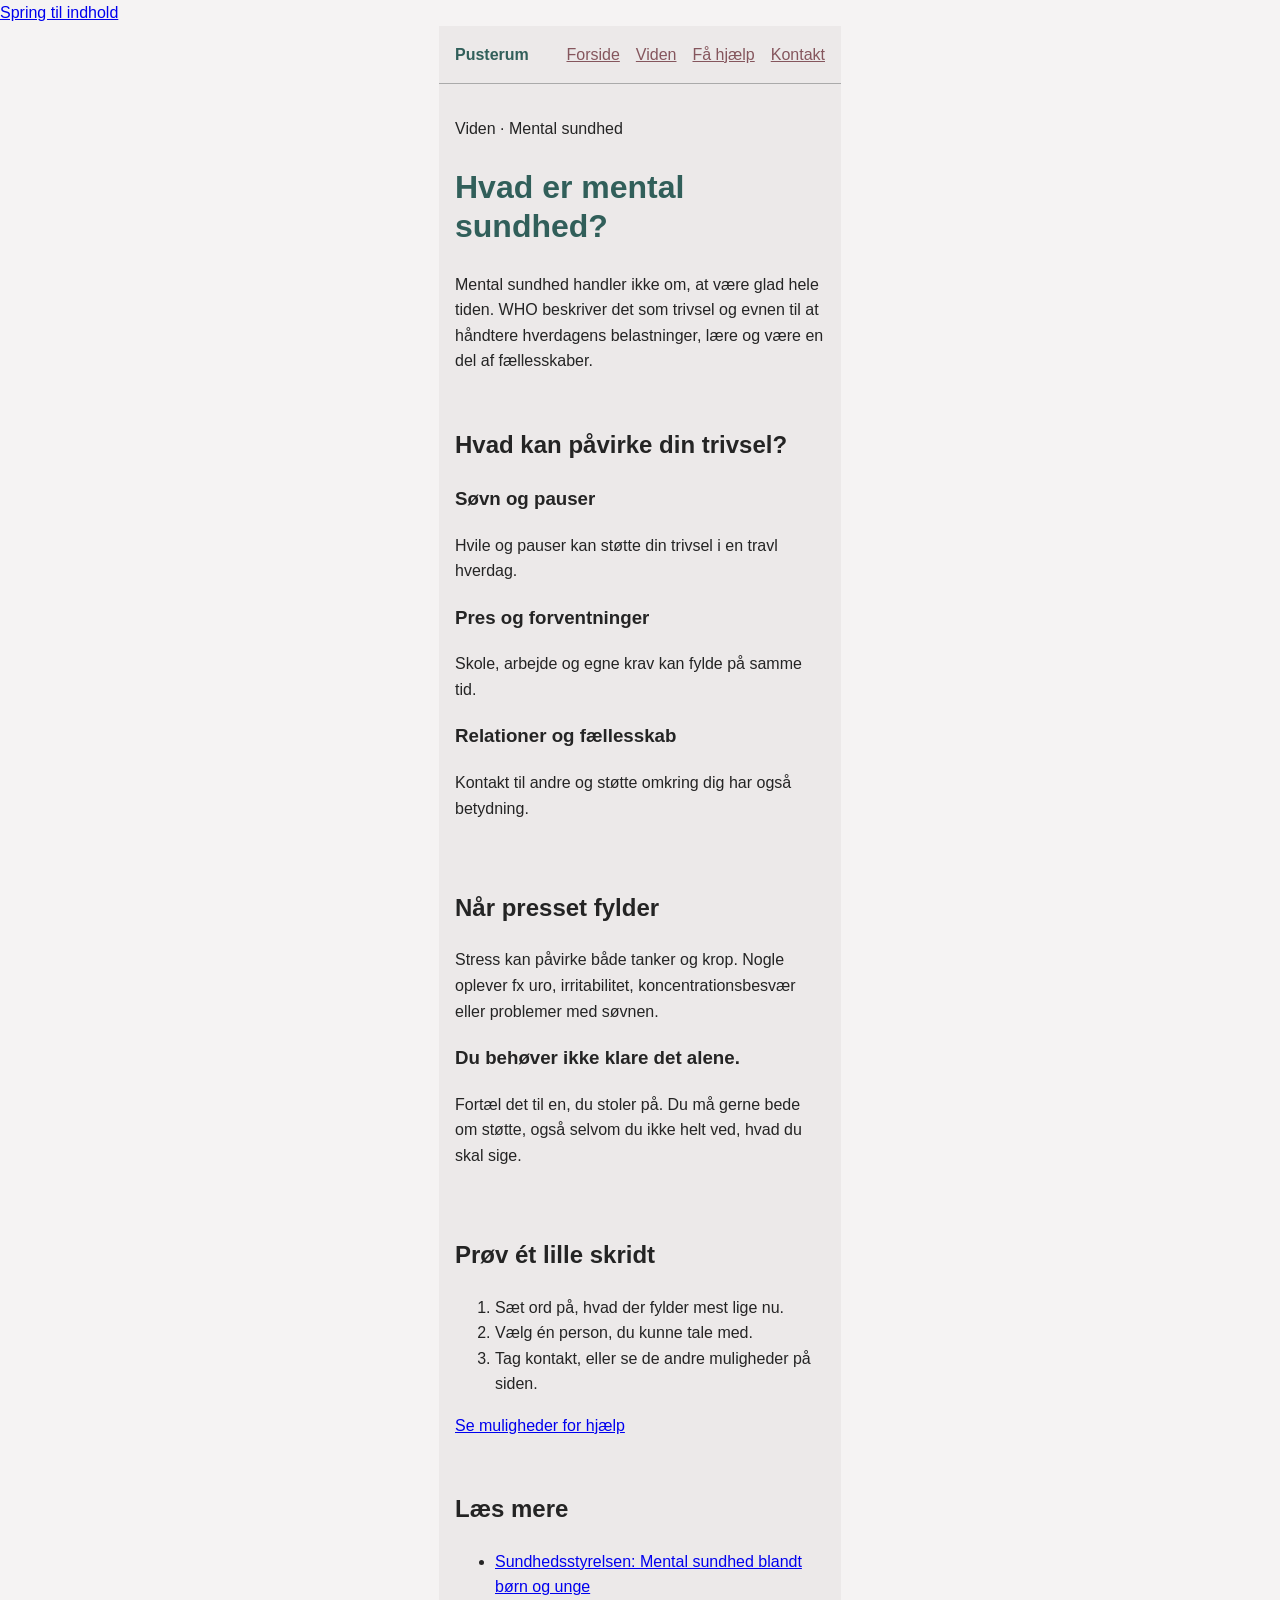
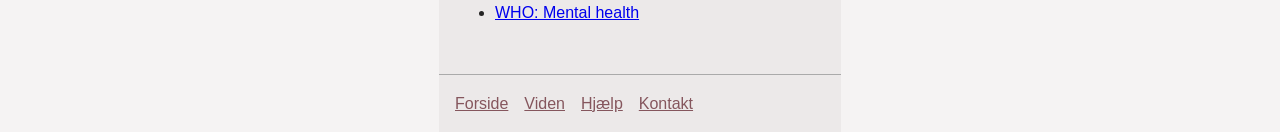
==== mental-sundhed.html @ 56effe31 "TilføjetTilføjet koder til opsætning" ====
<!DOCTYPE html>
<html lang="da">
<head>
  <meta charset="UTF-8">
  <meta name="viewport" content="width=device-width, initial-scale=1.0">
  <title>Mental sundhed | Pusterum</title>
  <link rel="stylesheet" href="css/style.css">
</head>

<body>
  <a href="#indhold">Spring til indhold</a>

  <header>
    <a href="index.html">Pusterum</a>

    <nav aria-label="Hovedmenu">
      <a href="index.html">Forside</a>
      <a href="mental-sundhed.html" aria-current="page">Viden</a>
      <a href="faa-hjaelp.html">Få hjælp</a>
      <a href="kontakt.html">Kontakt</a>
    </nav>
  </header>

  <main id="indhold">
    <p>Viden · Mental sundhed</p>

    <section>
      <h1>Hvad er mental sundhed?</h1>
      <p>
        Mental sundhed handler ikke om, at være glad hele tiden.
        WHO beskriver det som trivsel og evnen til at håndtere hverdagens
        belastninger, lære og være en del af fællesskaber.
      </p>
    </section>

    <section>
      <h2>Hvad kan påvirke din trivsel?</h2>

      <h3>Søvn og pauser</h3>
      <p>Hvile og pauser kan støtte din trivsel i en travl hverdag.</p>

      <h3>Pres og forventninger</h3>
      <p>Skole, arbejde og egne krav kan fylde på samme tid.</p>

      <h3>Relationer og fællesskab</h3>
      <p>Kontakt til andre og støtte omkring dig har også betydning.</p>
    </section>

    <section>
      <h2>Når presset fylder</h2>
      <p>
        Stress kan påvirke både tanker og krop. Nogle oplever fx uro,
        irritabilitet, koncentrationsbesvær eller problemer med søvnen.
      </p>

      <aside>
        <h3>Du behøver ikke klare det alene.</h3>
        <p>
          Fortæl det til en, du stoler på. Du må gerne bede om støtte,
          også selvom du ikke helt ved, hvad du skal sige.
        </p>
      </aside>
    </section>

    <section>
      <h2>Prøv ét lille skridt</h2>
      <ol>
        <li>Sæt ord på, hvad der fylder mest lige nu.</li>
        <li>Vælg én person, du kunne tale med.</li>
        <li>Tag kontakt, eller se de andre muligheder på siden.</li>
      </ol>

      <a href="faa-hjaelp.html">Se muligheder for hjælp</a>
    </section>

    <section>
      <h2>Læs mere</h2>
      <ul>
        <li>
          <a href="https://www.sst.dk/">
            Sundhedsstyrelsen: Mental sundhed blandt børn og unge
          </a>
        </li>
        <li>
          <a href="https://www.who.int/health-topics/mental-health">
            WHO: Mental health
          </a>
        </li>
      </ul>
    </section>
  </main>

  <footer>
    <nav aria-label="Bundmenu">
      <a href="index.html">Forside</a>
      <a href="mental-sundhed.html" aria-current="page">Viden</a>
      <a href="faa-hjaelp.html">Hjælp</a>
      <a href="kontakt.html">Kontakt</a>
    </nav>
  </footer>
</body>
</html>
---- css/style.css ----
body {
  font-family: Iosevka Charon;
  background-color: #f5f7f3;
  color: #263b39;
}

h1 {
  color: #315f5a;
}

:root {
  --baggrund: #f5f3f3;
  --flade: #ece9e9;
  --tekst: #242424;
  --dæmpet-tekst: #555;
  --teal: #315f5a;
  --rosa: #85565d;
}

* {
  box-sizing: border-box;
}

body {
  margin: 0;
  background: var(--baggrund);
  color: var(--tekst);
  font-family: Arial, sans-serif;
  line-height: 1.6;
}

header,
main,
footer {
  width: min(100%, 402px);
  margin: 0 auto;
  padding: 1rem;
  background: var(--flade);
}

header {
  display: flex;
  flex-wrap: wrap;
  justify-content: space-between;
  align-items: center;
  gap: 1rem;
  border-bottom: 1px solid #aaa;
}

header > a {
  color: var(--teal);
  font-weight: bold;
  text-decoration: none;
}

nav {
  display: flex;
  flex-wrap: wrap;
  gap: 1rem;
}

nav a,
footer a {
  color: var(--rosa);
}

main section:first-child {
  padding: 1.5rem 0;
}

h1 {
  font-size: 2rem;
  line-height: 1.2;
}

main section:first-child > a {
  display: inline-block;
  margin: 0.5rem 0.5rem 0.5rem 0;
  padding: 0.5rem 0.8rem;
}

main section:first-child > a:first-of-type {
  background: var(--tekst);
  color: white;
  text-decoration: none;
}

main section + section {
  padding: 1rem 0;
}

article {
  margin: 1.5rem 0;
}

footer {
  border-top: 1px solid #aaa;
}
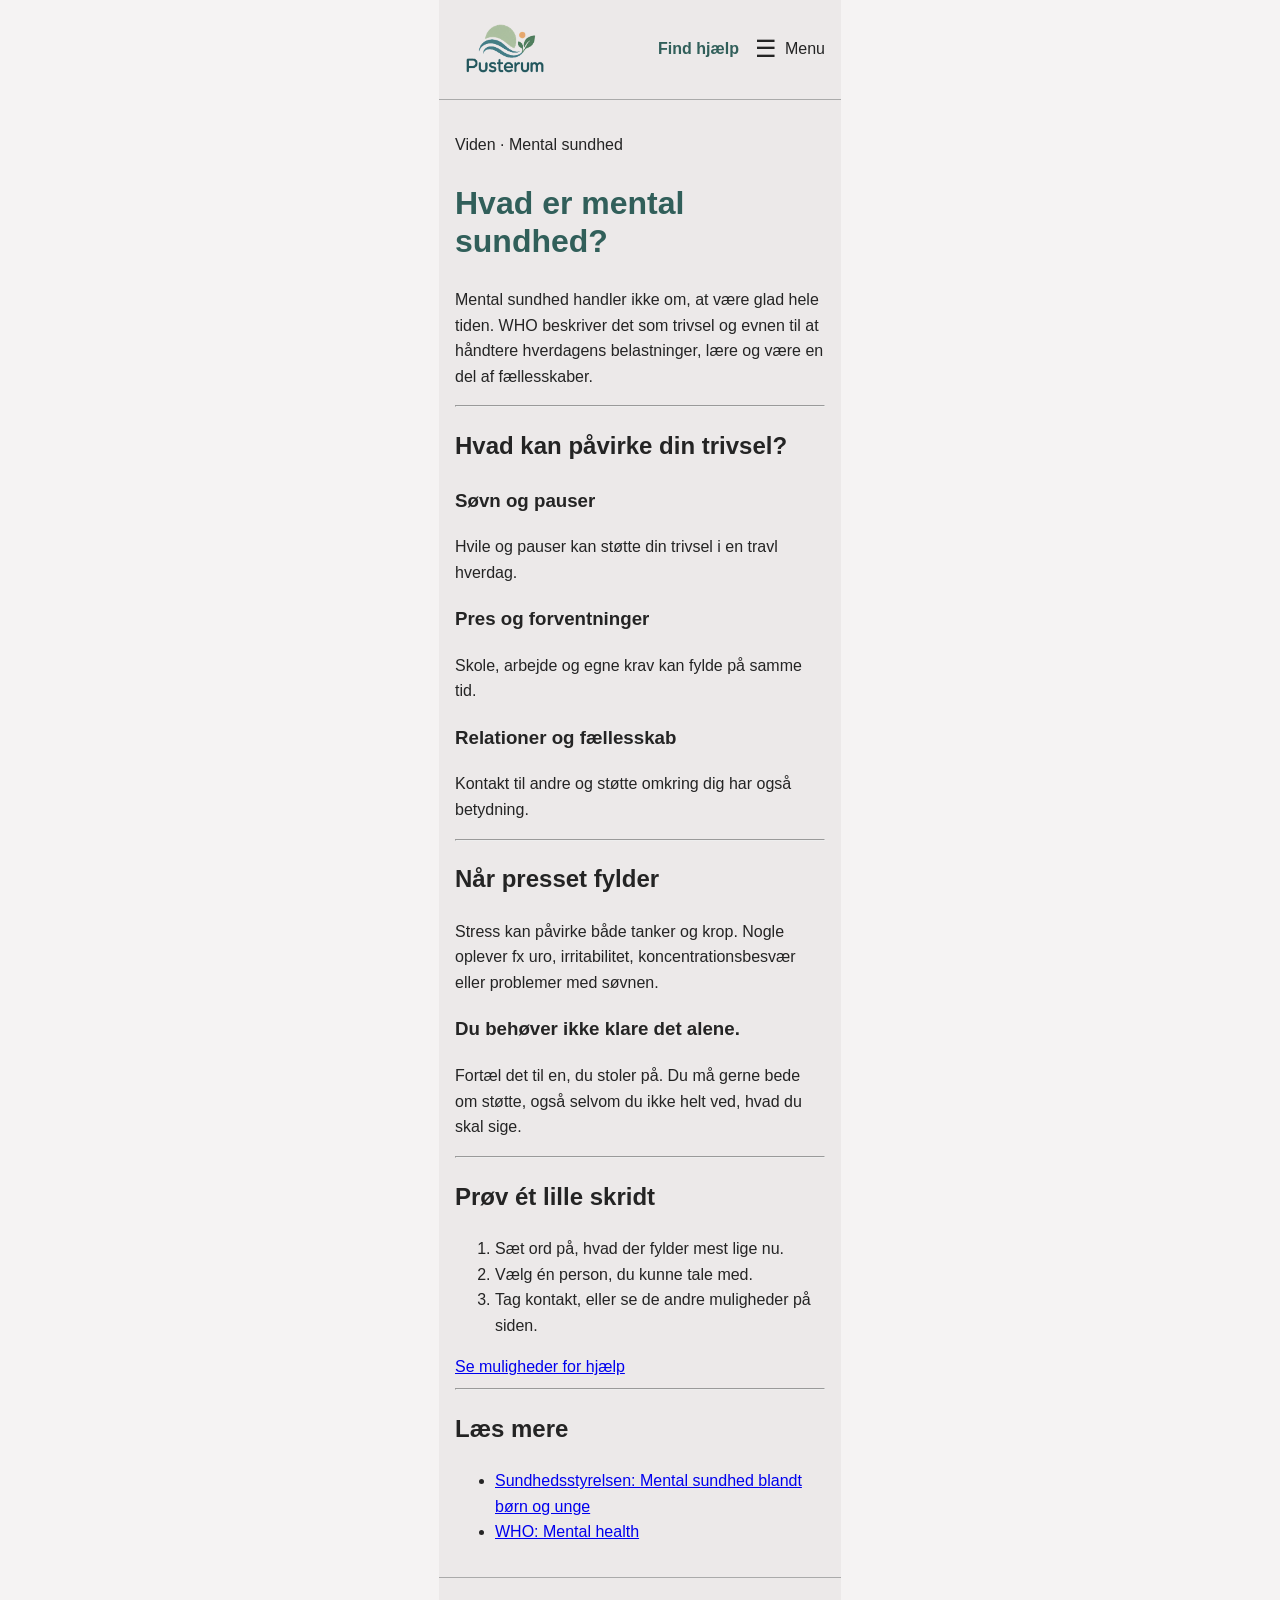
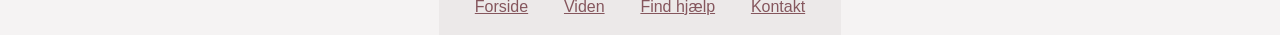
==== commit e8d4528f: "Tilføet boks og knapper til Kontakt" ====
--- a/mental-sundhed.html
+++ b/mental-sundhed.html
@@ -7,17 +7,26 @@
   <link rel="stylesheet" href="css/style.css">
 </head>
 
-<body>
-  <a href="#indhold">Spring til indhold</a>
 
   <header>
-    <a href="index.html">Pusterum</a>
+    <a href="index.html" class="logo">
+    <img src="img/pusterum-logo.png" alt="Pusterum">
+  </a>
 
-    <nav aria-label="Hovedmenu">
-      <a href="index.html">Forside</a>
-      <a href="mental-sundhed.html" aria-current="page">Viden</a>
-      <a href="faa-hjaelp.html">Få hjælp</a>
-      <a href="kontakt.html">Kontakt</a>
+   <a href="faa-hjaelp.html" class="help-link">Find hjælp</a>
+
+<details class="menu">
+  <summary>
+    <span class="menu-icon" aria-hidden="true">☰</span>
+    <span>Menu</span>
+  </summary>
+
+  <nav aria-label="Hovedmenu">
+    <a href="index.html">Forside</a>
+    <a href="mental-sundhed.html" aria-current="page">Viden</a>
+    <a href="kontakt.html">Kontakt</a>
+  </nav>
+</details>
     </nav>
   </header>
 
@@ -33,70 +42,72 @@
       </p>
     </section>
 
-    <section>
-      <h2>Hvad kan påvirke din trivsel?</h2>
 
-      <h3>Søvn og pauser</h3>
-      <p>Hvile og pauser kan støtte din trivsel i en travl hverdag.</p>
+<hr class="skillelinje">
 
-      <h3>Pres og forventninger</h3>
-      <p>Skole, arbejde og egne krav kan fylde på samme tid.</p>
+<section>
+  <h2>Hvad kan påvirke din trivsel?</h2>
+  <h3>Søvn og pauser</h3>
+  <p>Hvile og pauser kan støtte din trivsel i en travl hverdag.</p>
+  <h3>Pres og forventninger</h3>
+  <p>Skole, arbejde og egne krav kan fylde på samme tid.</p>
 
-      <h3>Relationer og fællesskab</h3>
-      <p>Kontakt til andre og støtte omkring dig har også betydning.</p>
-    </section>
+  <h3>Relationer og fællesskab</h3>
+  <p>Kontakt til andre og støtte omkring dig har også betydning.</p>
+</section>
 
-    <section>
-      <h2>Når presset fylder</h2>
-      <p>
-        Stress kan påvirke både tanker og krop. Nogle oplever fx uro,
-        irritabilitet, koncentrationsbesvær eller problemer med søvnen.
-      </p>
 
-      <aside>
-        <h3>Du behøver ikke klare det alene.</h3>
-        <p>
-          Fortæl det til en, du stoler på. Du må gerne bede om støtte,
-          også selvom du ikke helt ved, hvad du skal sige.
-        </p>
-      </aside>
-    </section>
+<hr class="skillelinje">
 
-    <section>
-      <h2>Prøv ét lille skridt</h2>
-      <ol>
-        <li>Sæt ord på, hvad der fylder mest lige nu.</li>
-        <li>Vælg én person, du kunne tale med.</li>
-        <li>Tag kontakt, eller se de andre muligheder på siden.</li>
-      </ol>
+<section>
+  <h2>Når presset fylder</h2>
+  <p>Stress kan påvirke både tanker og krop. Nogle oplever fx uro,
+        irritabilitet, koncentrationsbesvær eller problemer med søvnen.</p>
 
-      <a href="faa-hjaelp.html">Se muligheder for hjælp</a>
-    </section>
+        <aside>
+          <h3>Du behøver ikke klare det alene.</h3>
+          <p>Fortæl det til en, du stoler på. Du må gerne bede om støtte,
+          også selvom du ikke helt ved, hvad du skal sige.</p>
+        </aside>
+</section>
 
-    <section>
-      <h2>Læs mere</h2>
-      <ul>
-        <li>
-          <a href="https://www.sst.dk/">
-            Sundhedsstyrelsen: Mental sundhed blandt børn og unge
-          </a>
-        </li>
-        <li>
-          <a href="https://www.who.int/health-topics/mental-health">
-            WHO: Mental health
-          </a>
-        </li>
-      </ul>
-    </section>
+
+<hr class="skillelinje">
+
+<section>
+  <h2>Prøv ét lille skridt</h2>
+  <ol>
+    <li>Sæt ord på, hvad der fylder mest lige nu.</li>
+    <li>Vælg én person, du kunne tale med.</li>
+    <li>Tag kontakt, eller se de andre muligheder på siden.</li>
+  </ol>
+
+  <a href="faa-hjaelp.html">Se muligheder for hjælp</a>
+</section>
+
+
+<hr class="skillelinje">
+
+<section>
+  <h2>Læs mere</h2>
+  <ul>
+    <li>
+      <a href="https://www.sst.dk/">Sundhedsstyrelsen: Mental sundhed blandt børn og unge</a>
+
+    </li>
+    <li>
+      <a href="https://www.who.int/health-topics/mental-health">WHO: Mental health</a>
+    </li>
+  </ul>
+</section>
   </main>
 
   <footer>
     <nav aria-label="Bundmenu">
       <a href="index.html">Forside</a>
-      <a href="mental-sundhed.html" aria-current="page">Viden</a>
-      <a href="faa-hjaelp.html">Hjælp</a>
+      <a href="mental-sundhed.html">Viden</a>
+      <a href="faa-hjaelp.html">Find hjælp</a>
       <a href="kontakt.html">Kontakt</a>
-    </nav>
   </footer>
 </body>
 </html>
--- a/css/style.css
+++ b/css/style.css
@@ -1,5 +1,5 @@
 body {
-  font-family: Iosevka Charon;
+ font-family: "Iosevka Charon", "Trebuchet MS", Arial, sans-serif;
   background-color: #f5f7f3;
   color: #263b39;
 }
@@ -25,7 +25,7 @@
   margin: 0;
   background: var(--baggrund);
   color: var(--tekst);
-  font-family: Arial, sans-serif;
+  font-family: "Iosevka Charon", "Trebuchet MS", Arial, sans-serif;
   line-height: 1.6;
 }
 
@@ -95,4 +95,241 @@
 
 footer {
   border-top: 1px solid #aaa;
+}
+
+footer nav {
+  display: flex;
+  width: 100%;
+  justify-content: space-evenly;
+}
+
+header {
+  display: flex;
+  align-items: center;
+  justify-content: space-between;
+  gap: 1rem;
+  position: relative;
+}
+
+.help-link {
+  margin-left: auto;
+}
+
+.menu {
+  position: relative;
+}
+
+.menu summary {
+  display: flex;
+  align-items: center;
+  gap: 0.5rem;
+  cursor: pointer;
+  list-style: none;
+}
+
+.menu summary::-webkit-details-marker {
+  display: none;
+}
+
+.menu-icon {
+  font-size: 1.5rem;
+}
+
+.menu nav {
+  position: absolute;
+  top: 100%;
+  right: 0;
+  display: grid;
+  gap: 1rem;
+  min-width: 10rem;
+  padding: 1rem;
+  background: #f5f2f3;
+  border: 1px solid #aaa;
+  z-index: 10;
+}
+
+.budskab {
+  text-align: center;
+  background-color: #d9d9d9;
+  padding: 1.5rem;
+  margin: 2rem 0;
+   border: 1px solid #b8b8b8;
+}
+
+.budskab img {
+  display: block;
+  width: 88px;
+  height: 88px;
+  object-fit: contain;
+  margin: 0 auto 0.75rem;
+ 
+}
+
+.budskab .slide {
+  display: none;
+}
+
+.budskab .slide.aktiv {
+  display: block;
+}
+
+.slide.aktiv {
+  display: block;
+}
+
+.budskab {
+  position: relative;
+}
+
+.slide-knap {
+  position: absolute;
+  top: 50%;
+  transform: translateY(-50%);
+  font-size: 1.5rem;
+  cursor: pointer;
+}
+
+.slide-knap.forrige {
+  left: 0.5rem;
+}
+
+.slide-knap.naeste {
+  right: 0.5rem;
+}
+
+header {
+  display: flex;
+  align-items: center;
+  justify-content: space-between;
+}
+
+.logo {
+  margin-right: auto;
+}
+
+.logo img {
+  display: block;
+  width: 100px;
+  height: auto;
+}
+
+.hjaelp-side .intro-hjaelp {
+  padding: 1.5rem 0;
+}
+
+.hjaelp-side .overlinje {
+  margin: 0 0 0.5rem;
+  color: var(--dæmpet-tekst);
+}
+
+.hjaelp-side h1 {
+  margin: 0 0 0.75rem;
+}
+
+.hjaelp-side .intro-tekst {
+  margin: 0;
+}
+
+.hjaelp-side .skillelinje {
+  border: 0;
+  border-top: 1px solid #777;
+  margin: 0 0 2rem;
+}
+
+.hjaelp-side .stoette-sektion {
+  padding: 0;
+}
+
+.stoette-liste {
+  display: grid;
+  gap: 1.75rem;
+}
+
+.stoette-liste article {
+  margin: 0;
+}
+
+.stoette-liste h3 {
+  margin-bottom: 0.35rem;
+}
+
+.stoette-liste p {
+  margin: 0;
+}
+
+.akut-boks {
+  margin: 2.5rem 0 1.25rem;
+  padding: 1.5rem;
+  background-color: #d9d9d9;
+  text-align: center;
+}
+
+.akut-boks h2 {
+  margin-top: 0;
+}
+
+.akut-boks a,
+.kontakt-knap {
+  display: inline-block;
+  padding: 0.5rem 0.8rem;
+  background-color: var(--tekst);
+  color: white;
+  text-decoration: none;
+}
+
+.kontakt-side .kontakt-intro {
+  padding: 1.5rem 0;
+}
+
+.kontakt-side .overlinje {
+  margin-bottom: 0.5rem;
+  color: var(--dæmpet-tekst);
+}
+
+.kontakt-side h1 {
+  margin-bottom: 0.75rem;
+}
+
+.kontakt-side .skillelinje {
+  border: 0;
+  border-top: 1px solid #777;
+  margin: 0 0 2rem;
+}
+
+.kontakt-form {
+  display: grid;
+  gap: 1.25rem;
+}
+
+.kontakt-form label {
+  display: block;
+  margin-bottom: 0.4rem;
+  font-weight: bold;
+}
+
+.kontakt-form input,
+.kontakt-form textarea {
+  width: 100%;
+  padding: 0.75rem;
+  border: 1px solid #aaa;
+  background: white;
+  color: var(--tekst);
+  font: inherit;
+}
+
+.kontakt-form textarea {
+  resize: vertical;
+}
+
+.kontakt-form button {
+  border: 0;
+  font: inherit;
+  cursor: pointer;
+}
+
+.kontakt-form input:focus-visible,
+.kontakt-form textarea:focus-visible,
+.kontakt-form button:focus-visible {
+  outline: 3px solid var(--teal);
+  outline-offset: 2px;
 }
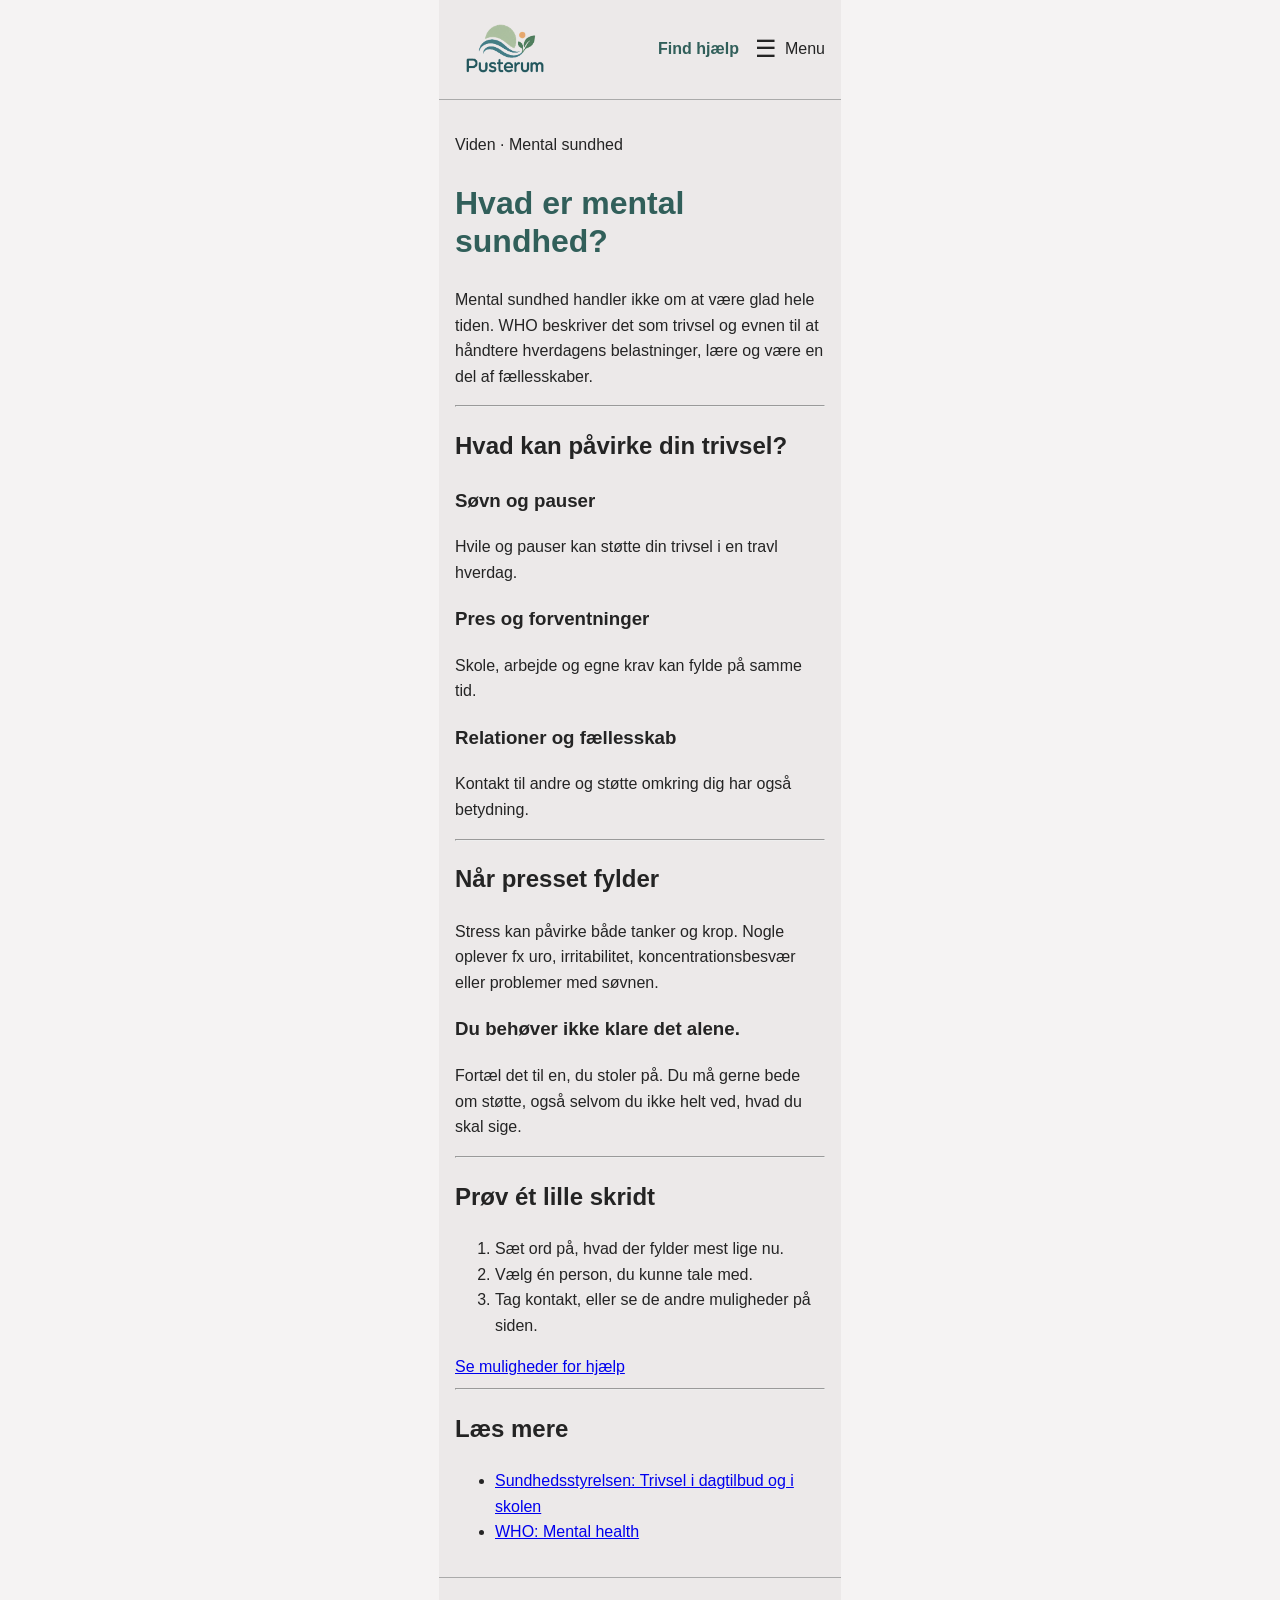
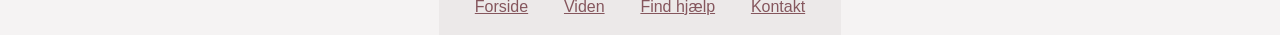
==== commit 21f42320: "Rettede struktur på videnssiden" ====
--- a/mental-sundhed.html
+++ b/mental-sundhed.html
@@ -6,6 +6,7 @@
   <title>Mental sundhed | Pusterum</title>
   <link rel="stylesheet" href="css/style.css">
 </head>
+<body>
 
 
   <header>
@@ -27,7 +28,7 @@
     <a href="kontakt.html">Kontakt</a>
   </nav>
 </details>
-    </nav>
+ 
   </header>
 
   <main id="indhold">
@@ -36,7 +37,7 @@
     <section>
       <h1>Hvad er mental sundhed?</h1>
       <p>
-        Mental sundhed handler ikke om, at være glad hele tiden.
+        Mental sundhed handler ikke om at være glad hele tiden.
         WHO beskriver det som trivsel og evnen til at håndtere hverdagens
         belastninger, lære og være en del af fællesskaber.
       </p>
@@ -92,7 +93,9 @@
   <h2>Læs mere</h2>
   <ul>
     <li>
-      <a href="https://www.sst.dk/">Sundhedsstyrelsen: Mental sundhed blandt børn og unge</a>
+      <a href="https://www.sst.dk/vidensbase/forebyggelse/mental-sundhed/fakta-om-mental-sundhed/mental-sundhed-blandt-boern-og-unge/trivsel-i-dagtilbud-og-i-skolen">
+  Sundhedsstyrelsen: Trivsel i dagtilbud og i skolen
+</a>
 
     </li>
     <li>
@@ -108,6 +111,7 @@
       <a href="mental-sundhed.html">Viden</a>
       <a href="faa-hjaelp.html">Find hjælp</a>
       <a href="kontakt.html">Kontakt</a>
+      </nav>
   </footer>
 </body>
-</html>+</html>
